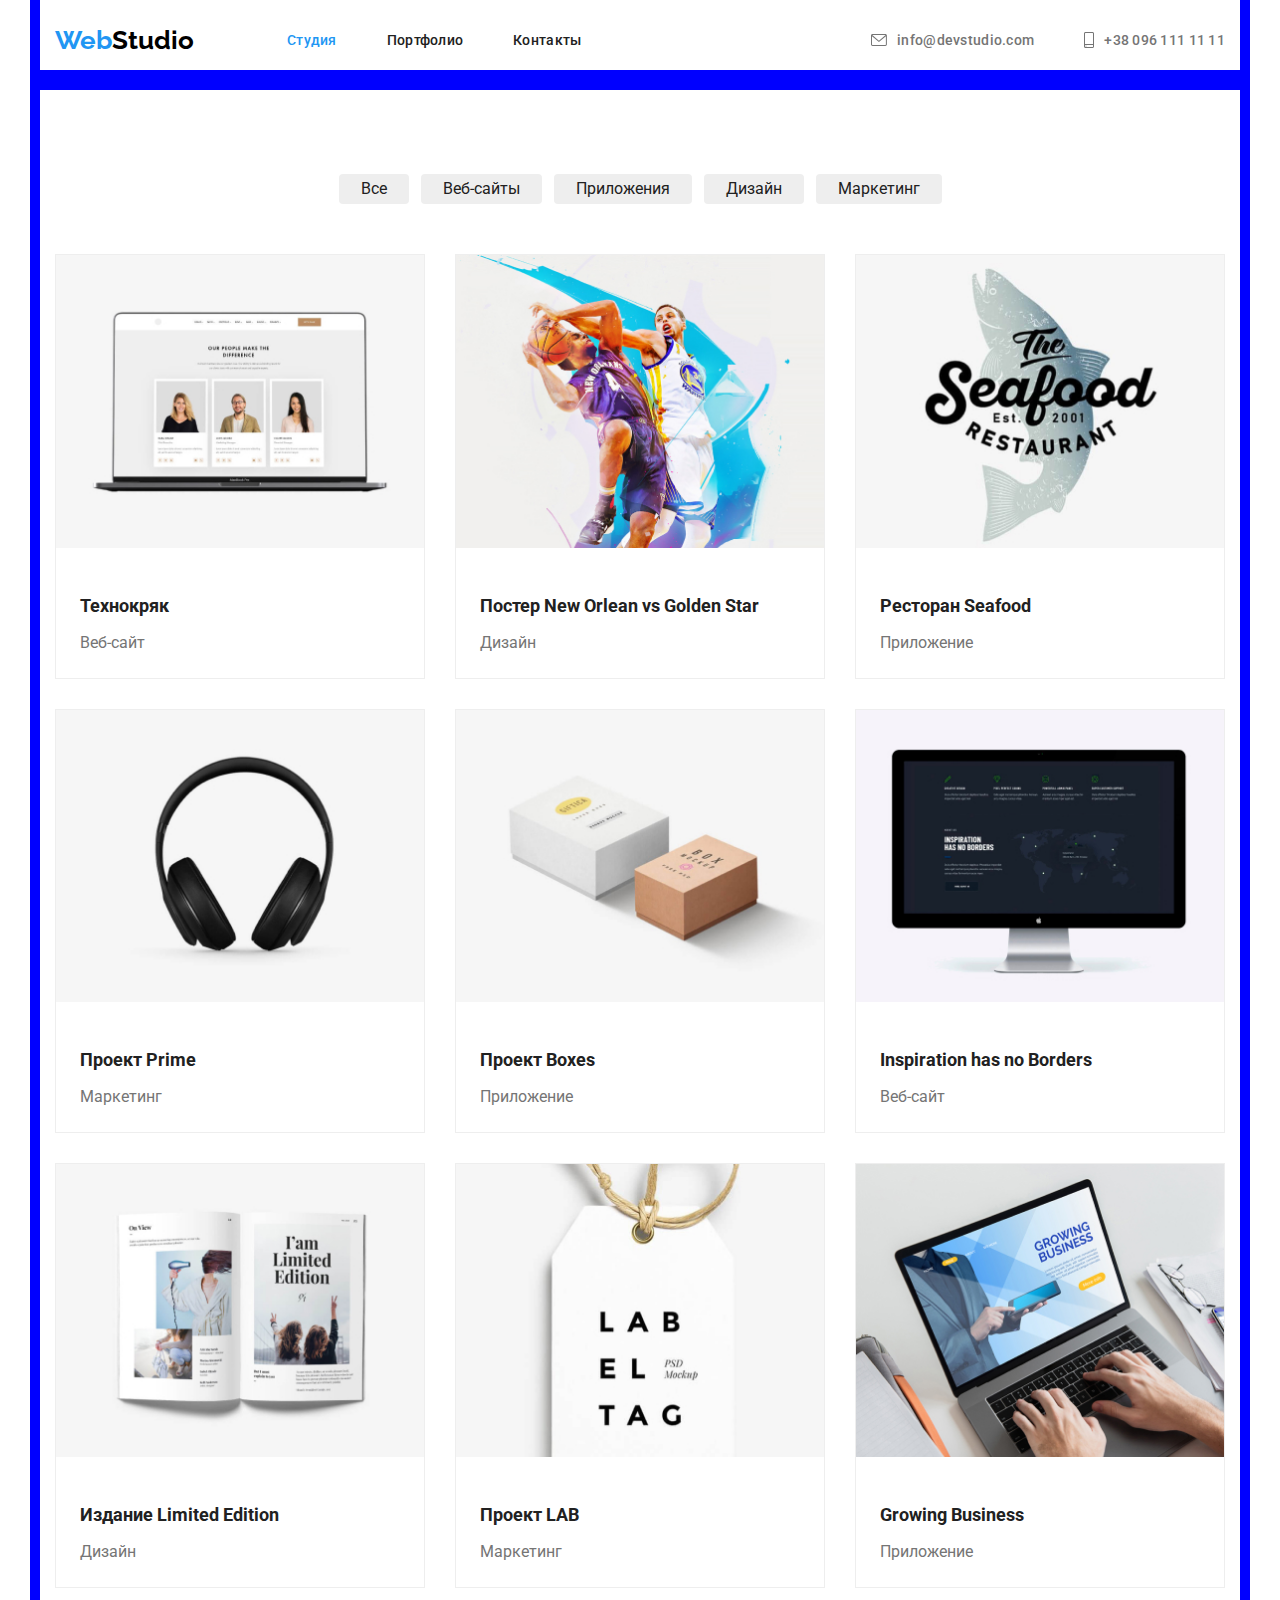
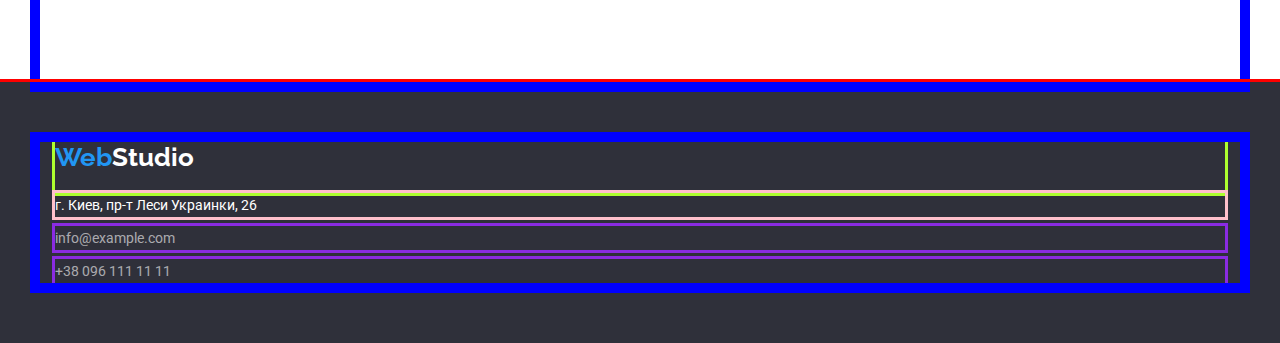
==== portfolio.html @ 04e9a3bd "ДЗ№4" ====
<!DOCTYPE html>
<html lang="ru">
<head>
    <meta charset="UTF-8">
    <meta http-equiv="X-UA-Compatible" content="IE=edge">
    <meta name="viewport" content="width=device-width, initial-scale=1.0">
    <title>Portfolio</title>
    <link rel="stylesheet" href="./css/modern-normalize.css">
    <link rel="stylesheet" href="./css/styles.css">
    <link rel="stylesheet" href="./css/common.css">
    <link rel="preconnect" href="https://fonts.gstatic.com">
    <link href="https://fonts.googleapis.com/css2?family=Raleway:wght@700&family=Roboto:wght@400;500;700;900&display=swap"
        rel="stylesheet">
</head>
<body>
    <header>
    
        <div class="container main-nav">
            <nav class="site-nav">
                <a href="./index.html" class="logo"> <span class="logo-blue">Web</span><span
                        class="logo-black">Studio</span> </a>
    
                <ul class="nav">
                    <li class="nav-link"><a class="link-current" href="./index.html">Студия</a></li>
                    <li class="nav-link"><a class="link" href="./portfolio.html">Портфолио</a></li>
                    <li class="nav-link"><a class="link" href="#">Контакты</a></li>
                </ul>
            </nav>
    
    
            <ul class="auth-nav">
    
                <li class="nav-link">
                    <a class="link link-svg" href="mailto:info@devstudio.com">
                        <svg class="nav-icons" width="16px" height="12px">
                            <use href="./img/sprite.svg#icon-envelope-h"></use>
                        </svg>
                        info@devstudio.com</a>
                </li>
    
                <li class="nav-link">
                    <a class="link link-svg phone" href="tel:+380961111111">
                        <svg class="nav-icons" width="10px" height="16px">
                            <use href="./img/sprite.svg#icon-smartphone"></use>
                        </svg>
                        +38 096 111 11 11</a>
                </li>
            </ul>
        </div>
    
    </header>
    <main>
<!--Портфолио-->
<section>
    
    <div class="container">
    <h1 class="visually-hidden"> Галерея проектов с картинками </h1>
    <ul class="buttons">
        <li class="item"> <button class="btn-text"> Все</button></li>
        <li class="item"> <button class="btn-text"> Веб-сайты</button></li>
        <li class="item"> <button class="btn-text">Приложения</button></li>
        <li class="item"> <button class="btn-text"> Дизайн</button></li>
        <li class="item"> <button class="btn-text"> Маркетинг</button></li>
    </ul>
    <!--Сетка элементов-->
    <ul class="projects">
        <li class="card">
            <div class="card-thumb">
            <img src="./img/img-5.jpg" alt="img" width="370">
            </div>

            <div class="card-text">
            <h2 class="projects-title">Технокряк</h2>
            <p class="projects-text">Веб-сайт</p>
            </div>
        </li>

        <li class="card">
            <div class="card-thumb">
            <img src="./img/img-6.jpg" alt="img" width="370">
            </div>

            <div class="card-text">
            <h2 class="projects-title">Постер New Orlean vs Golden Star</h2>
            <p class="projects-text">Дизайн</p>
            </div>
        </li>

        <li class="card">
            <div class="card-thumb">
            <img src="./img/img-7.jpg" alt="img" width="370">
            </div>

            <div class="card-text">
            <h2 class="projects-title">Ресторан Seafood</h2>
            <p class="projects-text">Приложение</p>
            </div>
        </li>
        
        <li class="card">
            <div class="card-thumb">
            <img src="./img/img-8.jpg" width="370" alt="img">
            </div>

            <div class="card-text">
            <h2 class="projects-title">Проект Prime</h2>
            <p class="projects-text">Маркетинг</p>
            </div>
        </li>

        <li class="card">
           <div class="card-thumb">
            <img src="./img/img-9.jpg" alt="img" width="370">
           </div>

           <div class="card-text">
            <h2 class="projects-title">Проект Boxes</h2>
            <p class="projects-text">Приложение</p>
           </div>
        </li>

        <li class="card">
           <div class="card-thumb">
            <img src="./img/img-10.jpg" alt="img" width="370">
           </div>

           <div class="card-text">
            <h2 class="projects-title">Inspiration has no Borders</h2>
            <p class="projects-text">Веб-сайт</p>
           </div>
        </li>

        <li class="card">
            <div class="card-thumb">
            <img src="./img/img-11.jpg" alt="img" width="370">
            </div>

            <div class="card-text">
            <h2 class="projects-title">Издание Limited Edition</h2>
            <p class="projects-text">Дизайн</p>
            </div>
        </li>

        <li class="card">
            <div class="card-thumb">
            <img src="./img/img-12.jpg" alt="img" width="370">
            </div>

            <div class="card-text">
            <h2 class="projects-title">Проект LAB</h2>
            <p class="projects-text">Маркетинг</p>
            </div>
        </li>

        <li class="card">
            <div class="card-thumb">
            <img src="./img/img-13.jpg" alt="img" width="370">
            </div>

            <div class="card-text">
            <h2 class="projects-title">Growing Business</h2>
            <p class="projects-text">Приложение</p>
            </div>
        </li>
    </ul>
    </div>
</section>
    </main>
<footer>
    <div class="footer">
        <div class="container">
            <div class="footer-logo">
                <a class="logo" href="./index.html"><span class="logo-blue">Web</span><span class="logo-white">Studio</span></a>
            </div>
            <address class="address">
                <p class="address-text">г. Киев, пр-т Леси Украинки, 26</p>
                <ul class="footer-address">
                    <li class="mail"><a class="address-link" href="mailto:info@example.com">info@example.com</a></li>
                    <li><a class="address-link" href="tel:+380991111111">+38 096 111 11 11</a></li>
                </ul>
            </address>
        </div>
    </div>
</footer>
    
</body>           
</html>
---- css/styles.css ----
html {
  box-sizing: border-box;
}

*,
*::before,
*::after {
  box-sizing: border-box;
}

.container {
  width: 1200px;
  padding-left: 15px;
  padding-right: 15px;
  margin-left: auto;
  margin-right: auto;
}

/*Хедер*/
.phone {
  text-align: center;
}

.nav-icons {
  margin-right: 10px;
  fill: currentColor;
}

.nav {
  display: flex;
}

.site-nav {
  display: flex;
  align-items: center;
}

.main-nav {
  display: flex;
}

.nav .nav-link + .nav-link {
  margin-left: 50px;
}

.auth-nav {
  display: flex;
  align-items: center;
  margin-left: auto;
}

.line {
  border-bottom: 1px solid var(--border-line);
}

.auth-nav .nav-link + .nav-link {
  margin-left: 50px;
}

.link.link-svg {
  display: flex;
  align-items: center;
}

/*Иконки ссылок навигации*/

/*Шрифты*/
body {
  font-family: "Roboto", sans-serif;
  font-size: 14px;
  font-weight: 400;
  line-height: 24px;
  margin: 0;
}

.logo {
  font-family: "Raleway", sans-serif;
  font-weight: bold;
  font-size: 26px;
  line-height: 31px;
  margin-right: 93px;
}

.logo .logo-blue {
  color: var(--text-blue);
}

.logo .logo-white {
  color: var(--text-white);
}

.logo .logo-black {
  color: var(--text-black);
}

/*ссылки, кнопки/main*/

.link,
.link-current {
  display: block;
  padding-top: 32px;
  padding-bottom: 32px;

  color: var(--text-dark-gray);
  font-weight: 500;

  font-size: 14px;
  line-height: 16px;
  letter-spacing: 0.02em;
}

.link:hover,
.link:focus,
.link-current {
  color: var(--text-blue);
}

.link-svg {
  color: var(--text-gray);
}

.hero {
  width: 1600px;
  text-align: center;
  padding-top: 200px;
  padding-bottom: 200px;
}

.hero-bcg {
  height: 600px;
  max-width: 1600px;
  margin-left: auto;
  margin-right: auto;
  background-color: var(--background);
  background-image: linear-gradient(
      to right,
      rgba(47, 48, 58, 0.4),
      rgba(47, 48, 58, 0.4)
    ),
    url(../img/Img-hero.jpg);
  background-repeat: no-repeat;
  background-position: center;
  background-size: cover;
}

/*Заголовки секций*/

.hero .hero-title {
  color: var(--text-white);
  margin-top: 0;
  padding-top: 65px;
  font-weight: 900;
  font-size: 44px;
  line-height: 60px;
  margin-bottom: var(--value-margin);
}

/*О нас*/

.about-svg {
  padding: 20px 100px;
  margin-bottom: 30px;
  width: 270px;
  height: 120px;
  background-color: var(--section-bcg);
}

.section-about {
  display: flex;
  flex-wrap: wrap;
  margin-left: calc(-1 * var(--value-margin));

  padding-top: 94px;
  padding-bottom: 94px;
}

.section-about > .about {
  flex-basis: calc(100% / 4 - var(--value-margin));
  margin-left: var(--value-margin);
  display: inline-block;
}

.section-img {
  display: flex;
  flex-wrap: wrap;
  margin-left: calc(-1 * var(--value-margin));
  padding-bottom: 94px;
}

.section-img > .section-card {
  flex-basis: calc(100% / 3 - var(--value-margin));
  margin-left: 30px;
}

.section-title {
  color: var(--text-black);
  margin-top: 0;
  margin-bottom: 50px;

  font-weight: bold;
  font-size: 36px;
  line-height: 42px;
  text-align: center;
}

.img-thumb {
  margin-bottom: 30px;
}

.section .section-subtitle .footer-subtitle {
  color: var(--text-dark-gray);
  margin-top: 0;
  margin-bottom: 10px;

  font-weight: bold;
  font-size: 14px;
  line-height: 16px;
}

.section .section-text {
  color: var(--text-gray);
  margin-top: 0;
  margin-bottom: 0;
}

/*Герой*/

.hero {
  width: 1600px;
  text-align: center;
}

.hero-bcg {
  height: 600px;
  max-width: 1600px;
  margin-left: auto;
  margin-right: auto;
  background-color: var(--background);
  background-image: linear-gradient(
      to right,
      rgba(47, 48, 58, 0.4),
      rgba(47, 48, 58, 0.4)
    ),
    url(../img/Img-hero.jpg);
  background-repeat: no-repeat;
  background-position: center;
  background-size: cover;
}

/*Команда*/

.profession {
  display: block;
}

.section-bcg {
  background-color: var(--section-bcg);
}

.section-team {
  padding-top: 94px;
  margin: 0;
  display: flex;
  flex-wrap: wrap;
  padding-bottom: 94px;

  margin-left: calc(-1 * var(--indent-card));
}

.section-team > .section-cards {
  flex-basis: calc(100% / 4 - var(--indent-card));
  margin-left: var(--indent-card);
  box-shadow: 0px 1px 3px rgba(0, 0, 0, 0.12), 0px 1px 1px rgba(0, 0, 0, 0.14),
    0px 2px 1px rgba(0, 0, 0, 0.2);
  background: var(--bcg-white);

  border-radius: 0px 0px 4px 4px;
}

.team {
  color: var(--text-black);
  margin-top: 0;
  margin-bottom: 10px;

  font-weight: 500;
  font-size: 16px;
  line-height: 19px;
}

.profession {
  color: var(--text-gray);
  margin-top: 0;
  margin-bottom: 30px;

  font-weight: normal;
  font-size: 16px;
  line-height: 19px;
}

.card-content {
  text-align: center;
}

.social-networks {
  padding-bottom: 30px;
  margin: auto;
  list-style: none;
  display: flex;
}

.social-links {
  display: block;
  margin: auto;
  width: 44px;
  height: 44px;
}

.social-contacts {
  display: flex;
  justify-content: center;
  align-items: center;
  width: 44px;
  height: 44px;
  color: var(--border-logo);
}

.social-contacts:hover,
.social-contacts:focus {
  background-color: var(--btn-blue);
  color: var(--text-white);
  border-radius: 50%;
}

.icon-svg {
  fill: currentColor;
}

.icon-svg:hover,
.icon-svg:focus {
  fill: var(--text-white);
}

/*Клиенты*/
.section-clients .section-title {
  padding-top: 65px;
}

.clients-logo .clients-card + .clients-card {
  margin-left: 30px;
}

.clients-logo {
  padding: 0;
  margin: 0;
  list-style: none;
  display: flex;
  justify-content: center;
  padding-bottom: 94px;
}

.clients-link {
  display: flex;
  justify-content: center;
  align-items: center;
  width: 170px;
  height: 90px;
  box-sizing: border-box;
  fill: var(--border-logo);
  border: solid 1px var(--border-logo);
  border-radius: 4px;
}

.clients-link:hover,
.clients-link:focus {
  fill: var(--btn-blue);
  border: solid 1px var(--btn-blue);
}

/*Портфолио*/
.visually-hidden {
  position: absolute;
  width: 1px;
  height: 1px;
  margin: -1px;
  border: 0;
  padding: 0;

  white-space: nowrap;
  clip-path: inset(100%);
  clip: rect(0 0 0 0);
  overflow: hidden;
}

.buttons {
  text-align: center;
  padding-top: 94px;
  margin-bottom: 50px;
  font-weight: 500;
  font-size: 16px;
  line-height: 26px;
}

.buttons .btn-text {
  color: var(--text-dark-gray);
  border: none;
  background: none;
  outline: none;
  padding: 6px 22px;
  border-radius: 4px;
}

.buttons .item {
  text-decoration: none;
  color: var(--text-white);
  background-color: var(--border-card);
  border: none;
  display: inline-block;

  border-radius: 4px;
}

.buttons .item + .item {
  margin-left: 8px;
}

.btn-text:hover,
.btn-text:focus {
  color: var(--text-white);
  background-color: var(--btn-blue);
}

.item:hover,
.item:focus {
  background-color: var(--btn-blue);
}

.projects {
  padding-bottom: 94px;
  margin: 0;
  display: flex;
  flex-wrap: wrap;

  margin-left: calc(-1 * var(--indent-card));
  margin-top: calc(-1 * var(--indent-card));
}

.projects > .card {
  flex-basis: calc(100% / 3 - var(--indent-card));
  margin-left: var(--indent-card);
  margin-top: var(--indent-card);
  border: 1px solid var(--border-card);
  background: var(--bcg-white);
}

.card-thumb {
  margin-bottom: 20px;
}

.card-text {
  padding: 20px 24px;
}

.projects .projects-title {
  color: var(--text-dark-gray);
  margin-top: 0;
  margin-bottom: 4px;

  font-weight: bold;
  font-size: 18px;
  line-height: 36px;
}

.projects .projects-text {
  font-weight: normal;
  font-size: 16px;
  line-height: 30px;
  color: var(--text-gray);
}

/*Подвал*/

.container {
  outline: 10px solid blue;
}

.footer-container {
  outline: solid yellow;
}

.footer-title {
  font-style: normal;
  font-weight: bold;
  font-size: 14px;
  line-height: 16px;
  color: var(--text-white);
}

.footer {
  padding: 60px 0;
  background-color: var(--background);
  outline: solid red;
}

.footer-contacts {
  outline: solid white;
}

.footer-logo {
  padding-bottom: 20px;

  outline: solid greenyellow;
}

.address .address-link {
  color: var(--text-white-op06);

  outline: solid blueviolet;
}

.address .address-text {
  color: var(--text-white);

  outline: solid pink;
}

.mail {
  margin: 9px 0;
}

.footer-social-links {
  outline: solid tomato;
}
---- css/common.css ----
:root {
  /*Цвет текста*/

  --text-blue: rgba(33, 150, 243, 1);

  --text-black: rgba(0, 0, 0, 1);
  --text-dark-gray: rgba(33, 33, 33, 1);
  --text-gray: rgba(117, 117, 117, 1);

  --text-white: rgba(255, 255, 255, 1);
  --text-white-op06: rgba(255, 255, 255, 0.6);

  /*Цвет фона*/

  --btn-blue: rgba(33, 150, 243, 1);

  --btn-white: rgba(245, 244, 250, 1);
  --background: rgba(47, 48, 58, 1);
  --section-bcg: rgba(245, 244, 250, 1);
  --bcg-white: rgba(255, 255, 255, 1);

  /*Портфолио|Сетка*/

  --indent-card: 30px;
  --border-card: rgba(238, 238, 238, 1);
  --border-line: rgba(236, 236, 236, 1);

  /*Главная|Сетки*/

  --value-margin: 30px;

  /*Клиенты*/
  --border-logo: rgba(175, 177, 184, 1);
}
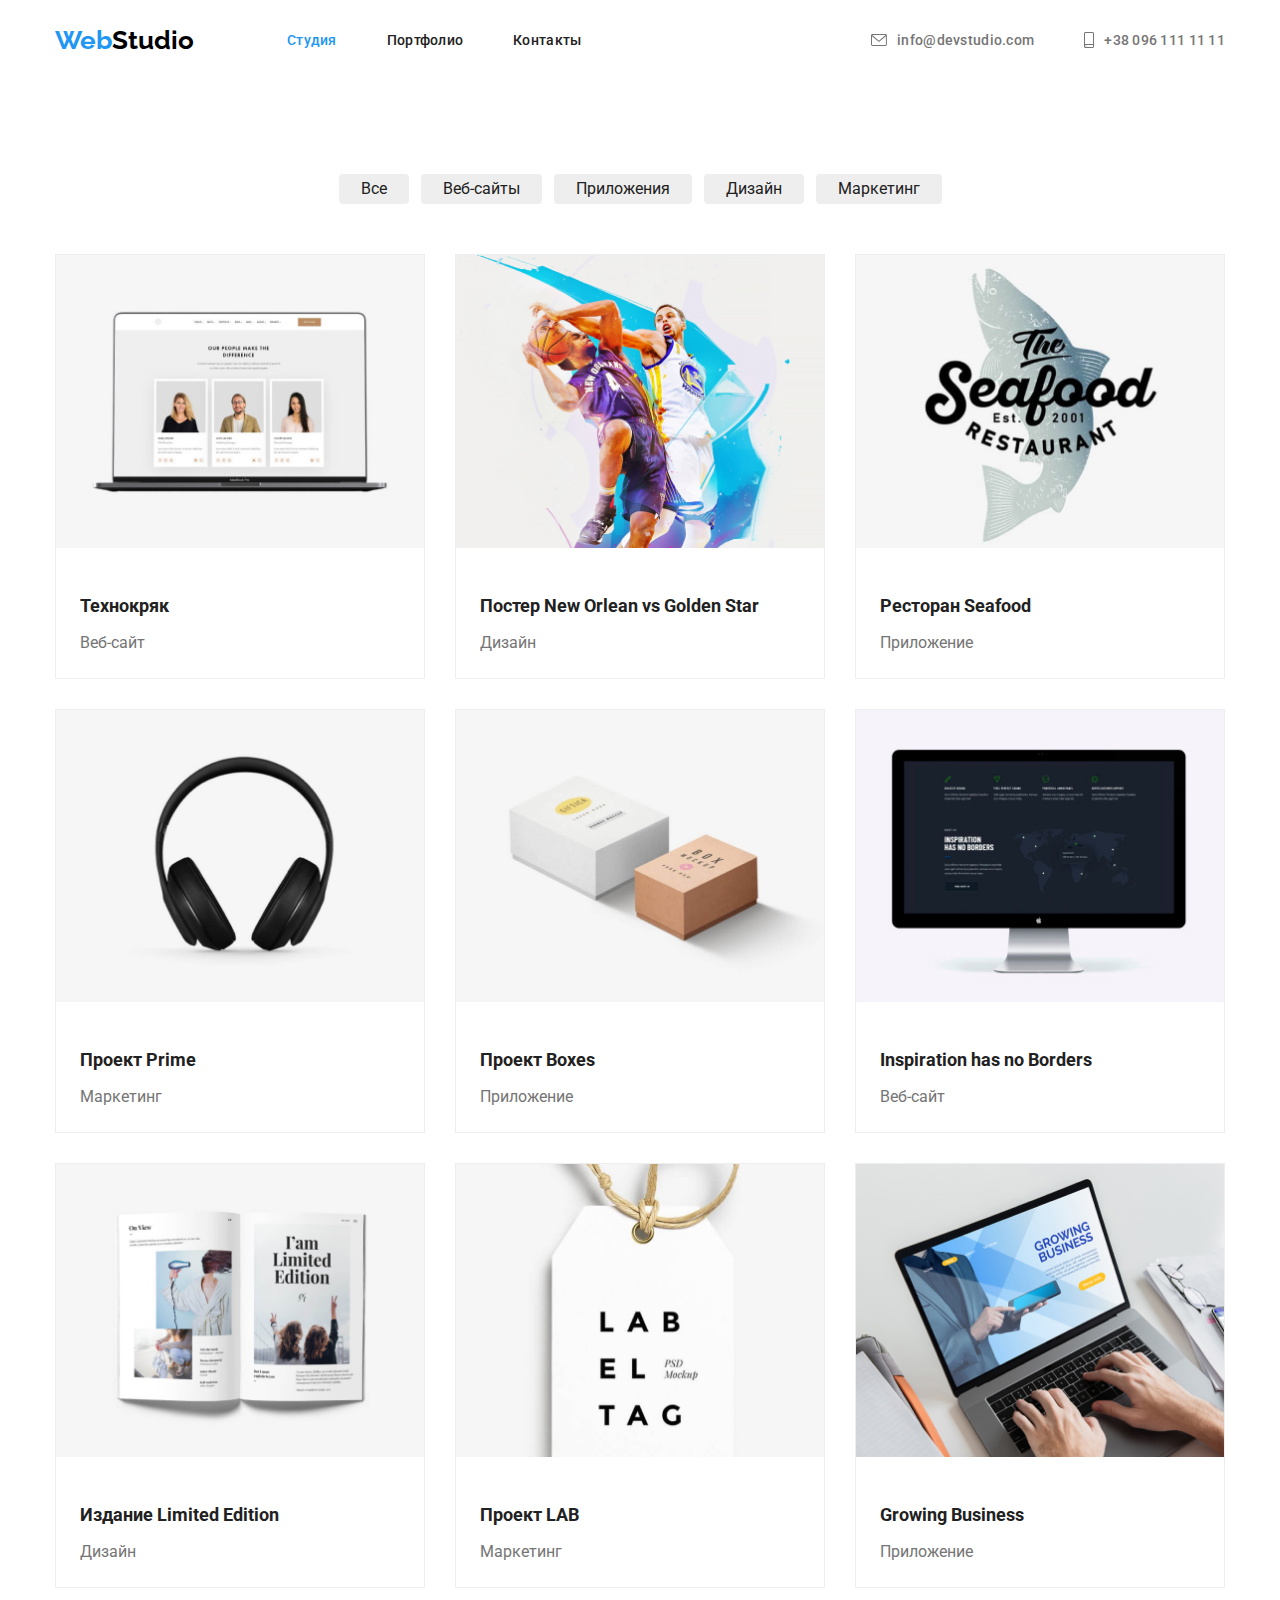
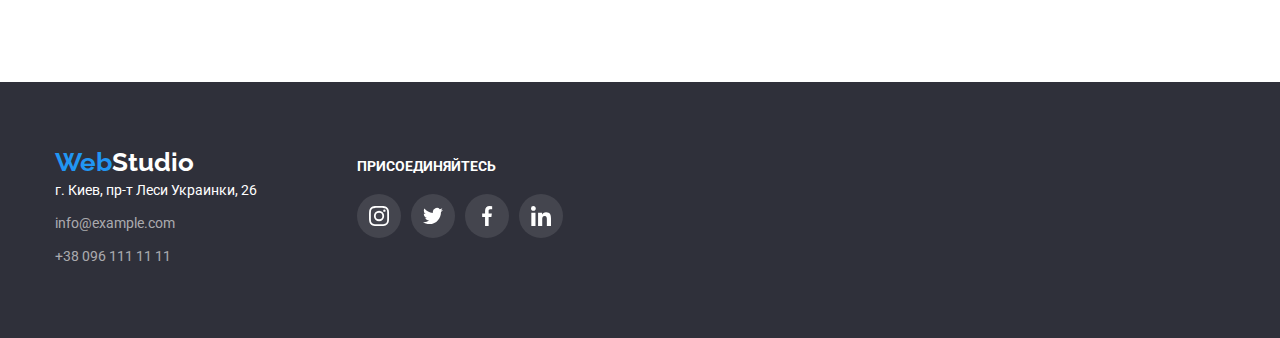
==== commit 3eb3e862: "Закончила Футер" ====
--- a/portfolio.html
+++ b/portfolio.html
@@ -13,42 +13,42 @@
         rel="stylesheet">
 </head>
 <body>
-    <header>
-    
-        <div class="container main-nav">
-            <nav class="site-nav">
-                <a href="./index.html" class="logo"> <span class="logo-blue">Web</span><span
-                        class="logo-black">Studio</span> </a>
-    
-                <ul class="nav">
-                    <li class="nav-link"><a class="link-current" href="./index.html">Студия</a></li>
-                    <li class="nav-link"><a class="link" href="./portfolio.html">Портфолио</a></li>
-                    <li class="nav-link"><a class="link" href="#">Контакты</a></li>
-                </ul>
-            </nav>
-    
-    
-            <ul class="auth-nav">
-    
-                <li class="nav-link">
-                    <a class="link link-svg" href="mailto:info@devstudio.com">
-                        <svg class="nav-icons" width="16px" height="12px">
-                            <use href="./img/sprite.svg#icon-envelope-h"></use>
-                        </svg>
-                        info@devstudio.com</a>
-                </li>
-    
-                <li class="nav-link">
-                    <a class="link link-svg phone" href="tel:+380961111111">
-                        <svg class="nav-icons" width="10px" height="16px">
-                            <use href="./img/sprite.svg#icon-smartphone"></use>
-                        </svg>
-                        +38 096 111 11 11</a>
-                </li>
+<header>
+
+    <div class="container main-nav">
+        <nav class="site-nav">
+            <a href="./index.html" class="logo"> <span class="logo-blue">Web</span><span
+                    class="logo-black">Studio</span> </a>
+
+            <ul class="nav">
+                <li class="nav-link"><a class="link-current" href="./index.html">Студия</a></li>
+                <li class="nav-link"><a class="link" href="./portfolio.html">Портфолио</a></li>
+                <li class="nav-link"><a class="link" href="#">Контакты</a></li>
             </ul>
-        </div>
-    
-    </header>
+        </nav>
+
+
+        <ul class="auth-nav">
+
+            <li class="nav-link">
+                <a class="link link-svg" href="mailto:info@devstudio.com">
+                    <svg class="nav-icons" width="16px" height="12px">
+                        <use href="./img/sprite.svg#icon-envelope-h"></use>
+                    </svg>
+                    info@devstudio.com</a>
+            </li>
+
+            <li class="nav-link">
+                <a class="link link-svg phone" href="tel:+380961111111">
+                    <svg class="nav-icons" width="10px" height="16px">
+                        <use href="./img/sprite.svg#icon-smartphone"></use>
+                    </svg>
+                    +38 096 111 11 11</a>
+            </li>
+        </ul>
+    </div>
+
+</header>
     <main>
 <!--Портфолио-->
 <section>
@@ -168,17 +168,55 @@
     </main>
 <footer>
     <div class="footer">
-        <div class="container">
-            <div class="footer-logo">
-                <a class="logo" href="./index.html"><span class="logo-blue">Web</span><span class="logo-white">Studio</span></a>
-            </div>
-            <address class="address">
-                <p class="address-text">г. Киев, пр-т Леси Украинки, 26</p>
-                <ul class="footer-address">
-                    <li class="mail"><a class="address-link" href="mailto:info@example.com">info@example.com</a></li>
-                    <li><a class="address-link" href="tel:+380991111111">+38 096 111 11 11</a></li>
+        <div class="container footer-container">
+            <div class="footer-contacts">
+                <span class="footer-logo">
+                    <a class="logo" href="./index.html"><span class="logo-blue">Web</span><span
+                            class="logo-white">Studio</span></a>
+                </span>
+                <address class="address">
+                    <p class="address-text">г. Киев, пр-т Леси Украинки, 26</p>
+                    <ul class="footer-address">
+                        <li class="mail"><a class="address-link" href="mailto:info@example.com">info@example.com</a>
+                        </li>
+                        <li><a class="address-link" href="tel:+380991111111">+38 096 111 11 11</a></li>
+                    </ul>
+                </address>
+            </div>
+
+            <div class="footer-social-links">
+                <b class="footer-title">ПРИСОЕДИНЯЙТЕСЬ</b>
+                <ul class="footer-svg">
+                    <li class="f-link">
+                        <a href="#" class="footer-links">
+                            <svg class="footer-card" width="20px" height="20px">
+                                <use href="./img/sprite.svg#icon-instagram"></use>
+                            </svg>
+                        </a>
+                    </li>
+                    <li class="f-link">
+                        <a href="#" class="footer-links">
+                            <svg class="footer-card" width="20px" height="20px">
+                                <use href="./img/sprite.svg#icon-twitter"></use>
+                            </svg>
+                        </a>
+                    </li>
+                    <li class="f-link">
+                        <a href="#" class="footer-links">
+                            <svg class="footer-card" width="20px" height="20px">
+                                <use href="./img/sprite.svg#icon-facebook"></use>
+                            </svg>
+                        </a>
+                    </li>
+                    <li class="f-link">
+                        <a href="#" class="footer-links">
+                            <svg class="footer-card" width="20px" height="20px">
+                                <use href="./img/sprite.svg#icon-linkedin"></use>
+                            </svg>
+                        </a>
+                    </li>
                 </ul>
-            </address>
+            </div>
         </div>
     </div>
 </footer>
--- a/css/styles.css
+++ b/css/styles.css
@@ -119,11 +119,13 @@
   color: var(--text-gray);
 }
 
+/*Герой*/
+
 .hero {
   width: 1600px;
+  height: 600px;
   text-align: center;
   padding-top: 200px;
-  padding-bottom: 200px;
 }
 
 .hero-bcg {
@@ -143,12 +145,26 @@
   background-size: cover;
 }
 
+.btn-hero {
+  display: inline-block;
+  border-radius: 4px;
+  padding: 10px 32px;
+  min-width: 200px;
+  min-height: 50px;
+
+  color: var(--text-white);
+  background-color: var(--btn-blue);
+  border: none;
+  font-size: 16px;
+  font-weight: 700;
+  line-height: 30px;
+}
+
 /*Заголовки секций*/
 
 .hero .hero-title {
   color: var(--text-white);
   margin-top: 0;
-  padding-top: 65px;
   font-weight: 900;
   font-size: 44px;
   line-height: 60px;
@@ -221,30 +237,6 @@
   color: var(--text-gray);
   margin-top: 0;
   margin-bottom: 0;
-}
-
-/*Герой*/
-
-.hero {
-  width: 1600px;
-  text-align: center;
-}
-
-.hero-bcg {
-  height: 600px;
-  max-width: 1600px;
-  margin-left: auto;
-  margin-right: auto;
-  background-color: var(--background);
-  background-image: linear-gradient(
-      to right,
-      rgba(47, 48, 58, 0.4),
-      rgba(47, 48, 58, 0.4)
-    ),
-    url(../img/Img-hero.jpg);
-  background-repeat: no-repeat;
-  background-position: center;
-  background-size: cover;
 }
 
 /*Команда*/
@@ -478,55 +470,80 @@
 }
 
 /*Подвал*/
-
-.container {
-  outline: 10px solid blue;
-}
-
-.footer-container {
-  outline: solid yellow;
+.footer-logo .logo {
+  padding-top: 60px;
 }
 
 .footer-title {
+  display: inline-block;
   font-style: normal;
   font-weight: bold;
   font-size: 14px;
   line-height: 16px;
+  margin-bottom: 20px;
   color: var(--text-white);
 }
 
 .footer {
-  padding: 60px 0;
   background-color: var(--background);
-  outline: solid red;
 }
 
 .footer-contacts {
-  outline: solid white;
+  display: inline-block;
 }
 
 .footer-logo {
   padding-bottom: 20px;
-
-  outline: solid greenyellow;
 }
 
 .address .address-link {
   color: var(--text-white-op06);
-
-  outline: solid blueviolet;
 }
 
 .address .address-text {
   color: var(--text-white);
-
-  outline: solid pink;
 }
 
 .mail {
   margin: 9px 0;
 }
 
+.footer-svg {
+  display: flex;
+  align-items: center;
+}
+
 .footer-social-links {
-  outline: solid tomato;
-}
+  display: inline-block;
+  margin-left: 70px;
+  padding-top: 72px;
+  padding-bottom: 100px;
+}
+
+.footer-links {
+  display: flex;
+  justify-content: center;
+  align-items: center;
+  width: 44px;
+  height: 44px;
+  background-color: var(--bcg-links);
+  border-radius: 50%;
+}
+
+.footer-links:focus,
+.footer-links:hover {
+  background-color: var(--btn-blue);
+}
+
+.footer-card {
+  fill: var(--text-white);
+}
+
+.footer-container {
+  display: flex;
+  align-items: baseline;
+}
+
+.footer-svg .f-link + .f-link {
+  margin-left: 10px;
+}
--- a/css/common.css
+++ b/css/common.css
@@ -18,6 +18,7 @@
   --background: rgba(47, 48, 58, 1);
   --section-bcg: rgba(245, 244, 250, 1);
   --bcg-white: rgba(255, 255, 255, 1);
+  --bcg-links: rgba(255, 255, 255, 0.1);
 
   /*Портфолио|Сетка*/
 
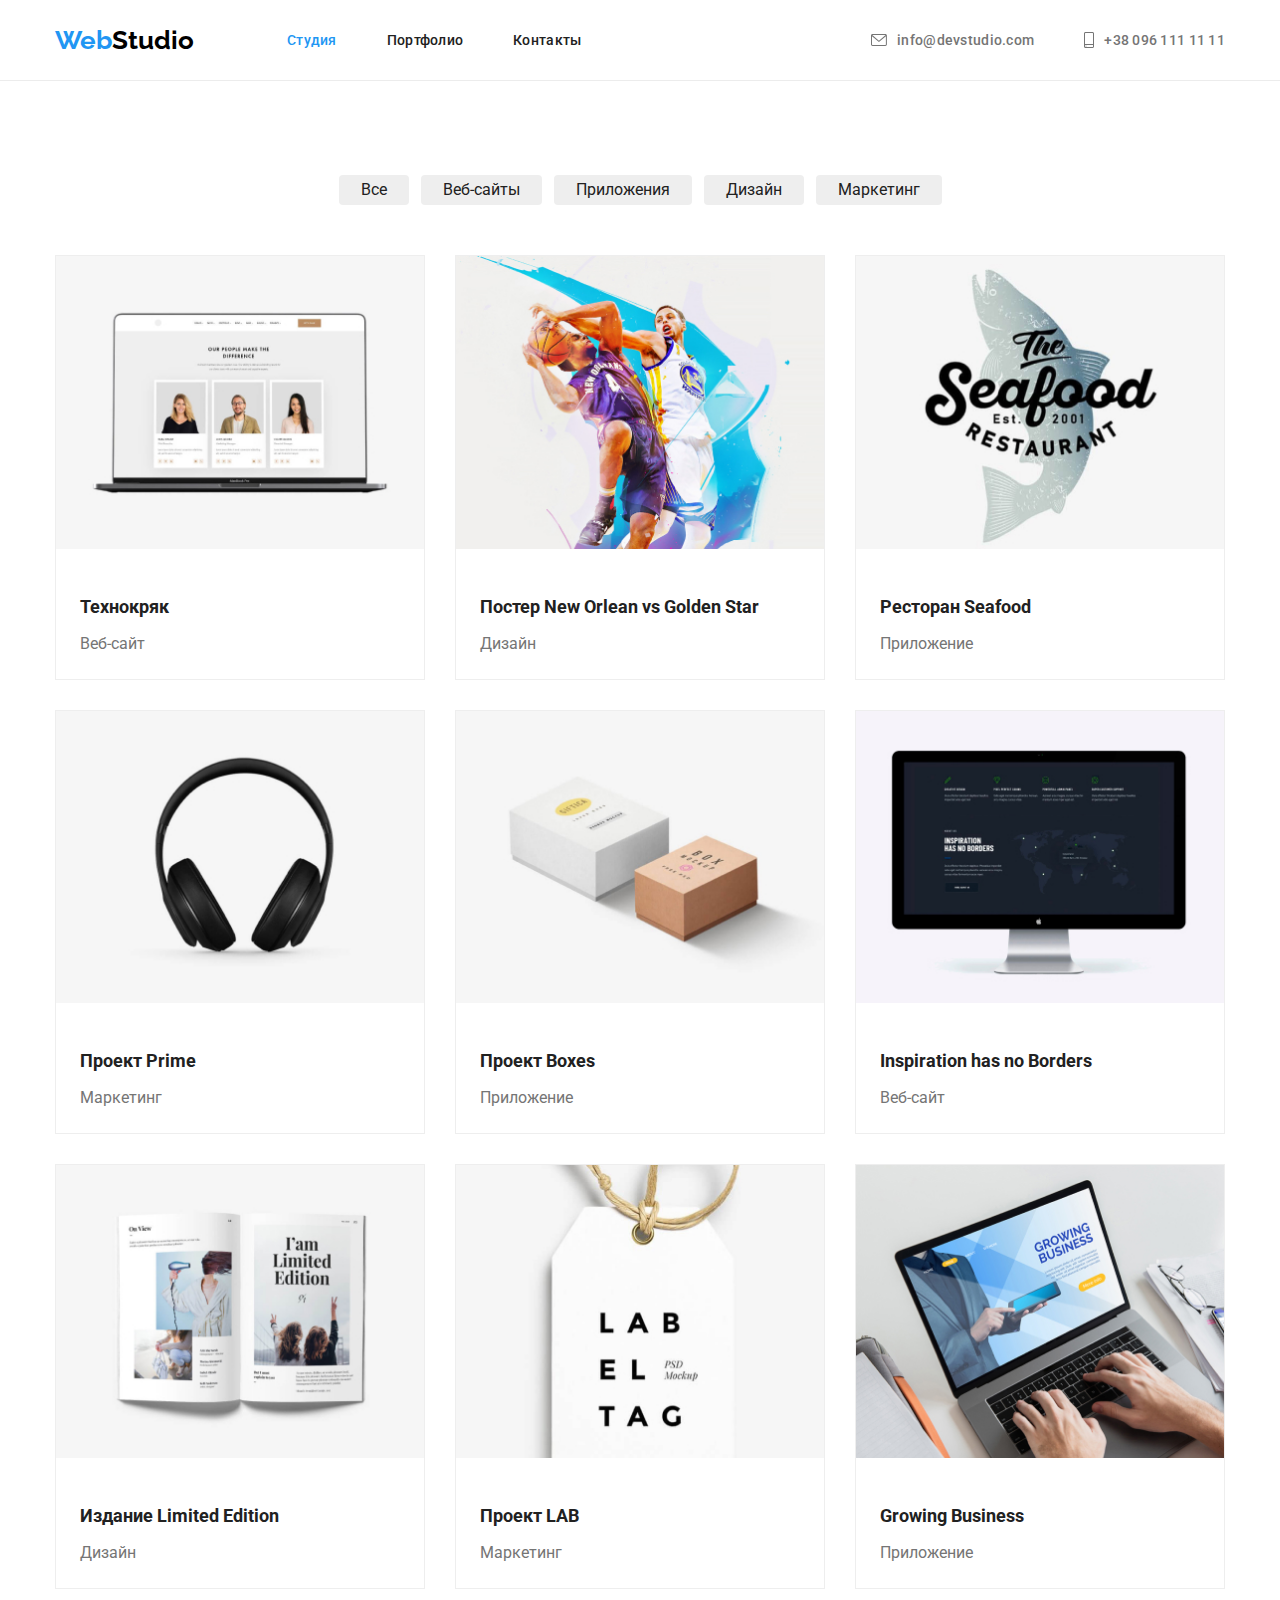
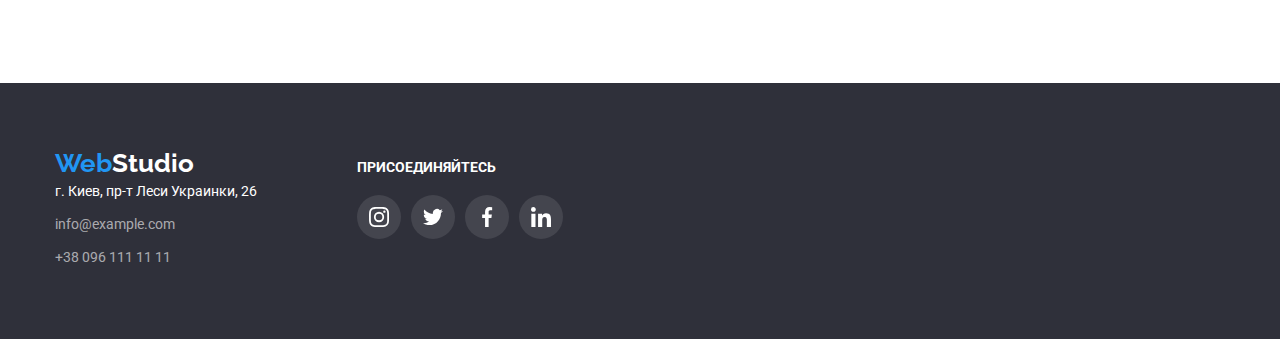
==== commit fe02a67a: "Внесла правки" ====
--- a/portfolio.html
+++ b/portfolio.html
@@ -13,42 +13,43 @@
         rel="stylesheet">
 </head>
 <body>
-<header>
-
-    <div class="container main-nav">
-        <nav class="site-nav">
-            <a href="./index.html" class="logo"> <span class="logo-blue">Web</span><span
-                    class="logo-black">Studio</span> </a>
-
-            <ul class="nav">
-                <li class="nav-link"><a class="link-current" href="./index.html">Студия</a></li>
-                <li class="nav-link"><a class="link" href="./portfolio.html">Портфолио</a></li>
-                <li class="nav-link"><a class="link" href="#">Контакты</a></li>
+    <header class="line">
+    
+        <div class="container main-nav">
+            <nav class="site-nav">
+                <a href="./index.html" class="logo"> <span class="logo-blue">Web</span><span
+                        class="logo-black">Studio</span> </a>
+    
+                <ul class="nav">
+                    <li class="nav-link"><a class="link-current" href="./index.html">Студия</a></li>
+                    <li class="nav-link"><a class="link" href="./portfolio.html">Портфолио</a></li>
+                    <li class="nav-link"><a class="link" href="#">Контакты</a></li>
+                </ul>
+            </nav>
+    
+    
+            <ul class="auth-nav">
+    
+                <li class="nav-link">
+                    <a class="link link-svg" href="mailto:info@devstudio.com">
+                        <svg class="nav-icons" width="16px" height="12px">
+                            <use href="./img/sprite.svg#icon-envelope-h"></use>
+                        </svg>
+                        info@devstudio.com</a>
+                </li>
+    
+                <li class="nav-link">
+                    <a class="link link-svg phone" href="tel:+380961111111">
+                        <svg class="nav-icons" width="10px" height="16px">
+                            <use href="./img/sprite.svg#icon-smartphone"></use>
+                        </svg>
+                        +38 096 111 11 11</a>
+                </li>
             </ul>
-        </nav>
-
-
-        <ul class="auth-nav">
-
-            <li class="nav-link">
-                <a class="link link-svg" href="mailto:info@devstudio.com">
-                    <svg class="nav-icons" width="16px" height="12px">
-                        <use href="./img/sprite.svg#icon-envelope-h"></use>
-                    </svg>
-                    info@devstudio.com</a>
-            </li>
-
-            <li class="nav-link">
-                <a class="link link-svg phone" href="tel:+380961111111">
-                    <svg class="nav-icons" width="10px" height="16px">
-                        <use href="./img/sprite.svg#icon-smartphone"></use>
-                    </svg>
-                    +38 096 111 11 11</a>
-            </li>
-        </ul>
-    </div>
-
-</header>
+        </div>
+    
+    </header>
+
     <main>
 <!--Портфолио-->
 <section>
@@ -166,6 +167,7 @@
     </div>
 </section>
     </main>
+
 <footer>
     <div class="footer">
         <div class="container footer-container">
@@ -187,28 +189,28 @@
             <div class="footer-social-links">
                 <b class="footer-title">ПРИСОЕДИНЯЙТЕСЬ</b>
                 <ul class="footer-svg">
+                    <li class="f-link" aria-label="instagram">
+                        <a href="#" class="footer-links">
+                            <svg class="footer-card" width="20px" height="20px">
+                                <use href="./img/sprite.svg#icon-instagram"></use>
+                            </svg>
+                        </a>
+                    </li>
+                    <li class="f-link" aria-label="twitter">
+                        <a href="#" class="footer-links">
+                            <svg class="footer-card" width="20px" height="20px">
+                                <use href="./img/sprite.svg#icon-twitter"></use>
+                            </svg>
+                        </a>
+                    </li>
                     <li class="f-link">
-                        <a href="#" class="footer-links">
-                            <svg class="footer-card" width="20px" height="20px">
-                                <use href="./img/sprite.svg#icon-instagram"></use>
-                            </svg>
-                        </a>
-                    </li>
-                    <li class="f-link">
-                        <a href="#" class="footer-links">
-                            <svg class="footer-card" width="20px" height="20px">
-                                <use href="./img/sprite.svg#icon-twitter"></use>
-                            </svg>
-                        </a>
-                    </li>
-                    <li class="f-link">
-                        <a href="#" class="footer-links">
+                        <a href="#" class="footer-links" aria-label="facebook">
                             <svg class="footer-card" width="20px" height="20px">
                                 <use href="./img/sprite.svg#icon-facebook"></use>
                             </svg>
                         </a>
                     </li>
-                    <li class="f-link">
+                    <li class="f-link" aria-label="linkedin">
                         <a href="#" class="footer-links">
                             <svg class="footer-card" width="20px" height="20px">
                                 <use href="./img/sprite.svg#icon-linkedin"></use>
@@ -220,6 +222,5 @@
         </div>
     </div>
 </footer>
-    
 </body>           
 </html>--- a/css/styles.css
+++ b/css/styles.css
@@ -122,8 +122,8 @@
 /*Герой*/
 
 .hero {
-  width: 1600px;
-  height: 600px;
+  max-width: 1600px;
+  max-height: 600px;
   text-align: center;
   padding-top: 200px;
 }
@@ -187,7 +187,6 @@
   margin-left: calc(-1 * var(--value-margin));
 
   padding-top: 94px;
-  padding-bottom: 94px;
 }
 
 .section-about > .about {
@@ -210,6 +209,7 @@
 
 .section-title {
   color: var(--text-black);
+  padding-top: 94px;
   margin-top: 0;
   margin-bottom: 50px;
 
@@ -225,9 +225,7 @@
 
 .section .section-subtitle .footer-subtitle {
   color: var(--text-dark-gray);
-  margin-top: 0;
   margin-bottom: 10px;
-
   font-weight: bold;
   font-size: 14px;
   line-height: 16px;
@@ -250,7 +248,6 @@
 }
 
 .section-team {
-  padding-top: 94px;
   margin: 0;
   display: flex;
   flex-wrap: wrap;
@@ -282,7 +279,7 @@
 .profession {
   color: var(--text-gray);
   margin-top: 0;
-  margin-bottom: 30px;
+  margin-bottom: 16px;
 
   font-weight: normal;
   font-size: 16px;
@@ -392,6 +389,12 @@
   line-height: 26px;
 }
 
+.item:hover,
+.item:focus {
+  box-shadow: 0px 3px 1px rgba(0, 0, 0, 0.1), 0px 1px 2px rgba(0, 0, 0, 0.08),
+    0px 2px 2px rgba(0, 0, 0, 0.12);
+}
+
 .buttons .btn-text {
   color: var(--text-dark-gray);
   border: none;
@@ -469,6 +472,11 @@
   color: var(--text-gray);
 }
 
+.card:focus,
+.card:hover {
+  box-shadow: 0px 4px 4px rgba(0, 0, 0, 0.25);
+}
+
 /*Подвал*/
 .footer-logo .logo {
   padding-top: 60px;
